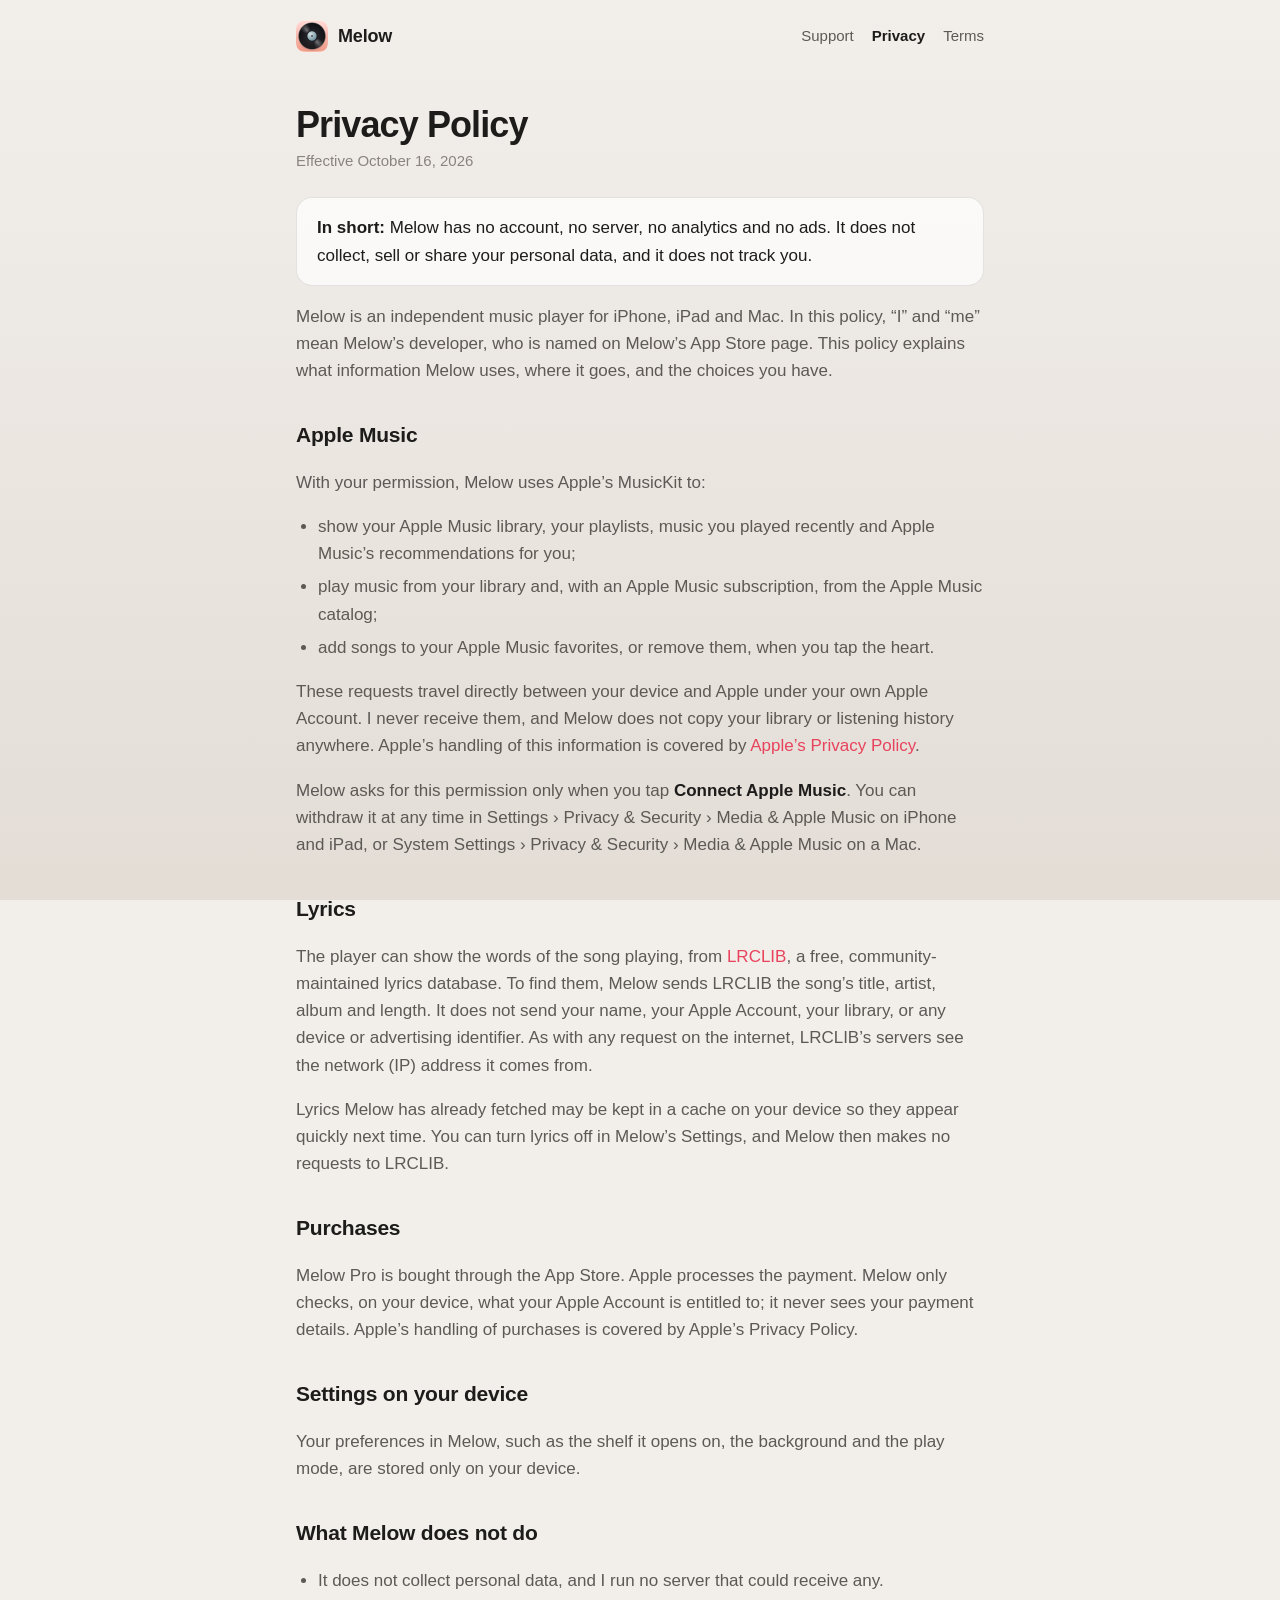
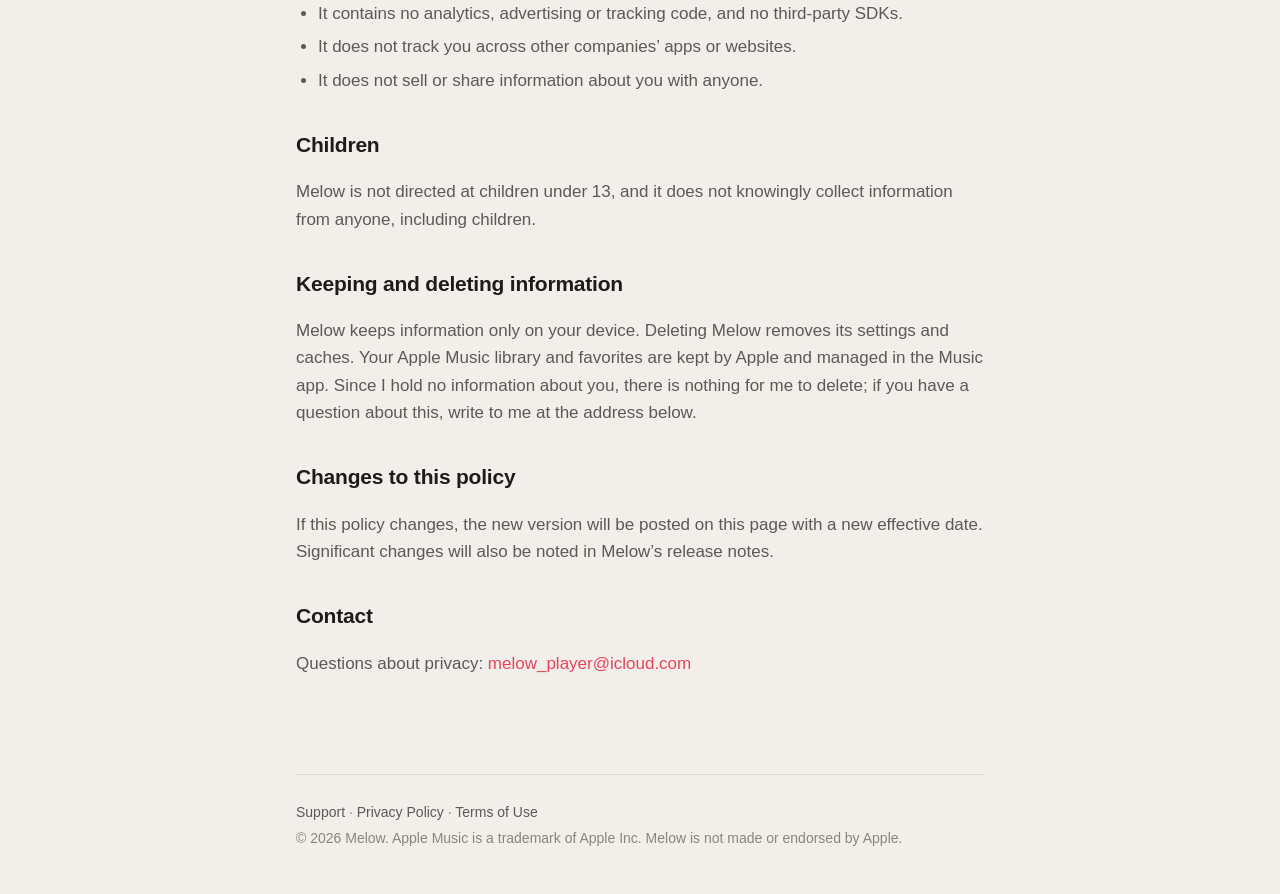
==== privacy/index.html @ 4feba716 "Melow's public pages: home, support, privacy policy and terms of use" ====
<!doctype html>
<html lang="en">
<head>
  <meta charset="utf-8">
  <meta name="viewport" content="width=device-width, initial-scale=1">
  <title>Privacy Policy · Melow</title>
  <meta name="description" content="Melow's privacy policy: Melow has no account, no server, no analytics and no ads, and collects no personal data.">
  <link rel="icon" href="../icon.png">
  <link rel="stylesheet" href="../style.css">
</head>
<body>
  <div class="wrap">
    <header class="bar">
      <a class="brand" href="../"><img src="../icon.png" alt="">Melow</a>
      <nav>
        <a href="../support/">Support</a>
        <a href="../privacy/" aria-current="page">Privacy</a>
        <a href="../terms/">Terms</a>
      </nav>
    </header>

    <article>
      <h1>Privacy Policy</h1>
      <p class="updated">Effective October 16, 2026</p>

      <div class="summary">
        <p><strong>In short:</strong> Melow has no account, no server, no analytics and no ads. It does not collect, sell or share your personal data, and it does not track you.</p>
      </div>

      <p>Melow is an independent music player for iPhone, iPad and Mac. In this policy, “I” and “me” mean Melow’s developer, who is named on Melow’s App Store page. This policy explains what information Melow uses, where it goes, and the choices you have.</p>

      <h2>Apple Music</h2>
      <p>With your permission, Melow uses Apple’s MusicKit to:</p>
      <ul>
        <li>show your Apple Music library, your playlists, music you played recently and Apple Music’s recommendations for you;</li>
        <li>play music from your library and, with an Apple Music subscription, from the Apple Music catalog;</li>
        <li>add songs to your Apple Music favorites, or remove them, when you tap the heart.</li>
      </ul>
      <p>These requests travel directly between your device and Apple under your own Apple Account. I never receive them, and Melow does not copy your library or listening history anywhere. Apple’s handling of this information is covered by <a href="https://www.apple.com/legal/privacy/">Apple’s Privacy Policy</a>.</p>
      <p>Melow asks for this permission only when you tap <strong>Connect Apple Music</strong>. You can withdraw it at any time in Settings › Privacy &amp; Security › Media &amp; Apple Music on iPhone and iPad, or System Settings › Privacy &amp; Security › Media &amp; Apple Music on a Mac.</p>

      <h2>Lyrics</h2>
      <p>The player can show the words of the song playing, from <a href="https://lrclib.net">LRCLIB</a>, a free, community-maintained lyrics database. To find them, Melow sends LRCLIB the song’s title, artist, album and length. It does not send your name, your Apple Account, your library, or any device or advertising identifier. As with any request on the internet, LRCLIB’s servers see the network (IP) address it comes from.</p>
      <p>Lyrics Melow has already fetched may be kept in a cache on your device so they appear quickly next time. You can turn lyrics off in Melow’s Settings, and Melow then makes no requests to LRCLIB.</p>

      <h2>Purchases</h2>
      <p>Melow Pro is bought through the App Store. Apple processes the payment. Melow only checks, on your device, what your Apple Account is entitled to; it never sees your payment details. Apple’s handling of purchases is covered by Apple’s Privacy Policy.</p>

      <h2>Settings on your device</h2>
      <p>Your preferences in Melow, such as the shelf it opens on, the background and the play mode, are stored only on your device.</p>

      <h2>What Melow does not do</h2>
      <ul>
        <li>It does not collect personal data, and I run no server that could receive any.</li>
        <li>It contains no analytics, advertising or tracking code, and no third-party SDKs.</li>
        <li>It does not track you across other companies’ apps or websites.</li>
        <li>It does not sell or share information about you with anyone.</li>
      </ul>

      <h2>Children</h2>
      <p>Melow is not directed at children under 13, and it does not knowingly collect information from anyone, including children.</p>

      <h2>Keeping and deleting information</h2>
      <p>Melow keeps information only on your device. Deleting Melow removes its settings and caches. Your Apple Music library and favorites are kept by Apple and managed in the Music app. Since I hold no information about you, there is nothing for me to delete; if you have a question about this, write to me at the address below.</p>

      <h2>Changes to this policy</h2>
      <p>If this policy changes, the new version will be posted on this page with a new effective date. Significant changes will also be noted in Melow’s release notes.</p>

      <h2>Contact</h2>
      <p>Questions about privacy: <a href="mailto:melow_player@icloud.com">melow_player@icloud.com</a></p>
    </article>

    <footer>
      <p><a href="../support/">Support</a> · <a href="../privacy/">Privacy Policy</a> · <a href="../terms/">Terms of Use</a></p>
      <p>© 2026 Melow. Apple Music is a trademark of Apple Inc. Melow is not made or endorsed by Apple.</p>
    </footer>
  </div>
</body>
</html>
---- style.css ----
:root {
  --bg: #f2efeb;
  --bg-deep: #e3ddd6;
  --card: rgba(255, 255, 255, 0.72);
  --ink: #1d1c1b;
  --ink-soft: #5d5955;
  --ink-faint: #8a847e;
  --rule: rgba(29, 28, 27, 0.1);
  --accent: #e8435c;
  --peach: #e6a493;
  color-scheme: light;
}

@media (prefers-color-scheme: dark) {
  :root:not([data-theme="light"]) {
    --bg: #1b1c1e;
    --bg-deep: #141517;
    --card: rgba(255, 255, 255, 0.05);
    --ink: #f3f1ee;
    --ink-soft: #b9b4ae;
    --ink-faint: #858079;
    --rule: rgba(255, 255, 255, 0.1);
    --accent: #ff4d67;
    color-scheme: dark;
  }
}

:root[data-theme="dark"] {
  --bg: #1b1c1e;
  --bg-deep: #141517;
  --card: rgba(255, 255, 255, 0.05);
  --ink: #f3f1ee;
  --ink-soft: #b9b4ae;
  --ink-faint: #858079;
  --rule: rgba(255, 255, 255, 0.1);
  --accent: #ff4d67;
  color-scheme: dark;
}

* { box-sizing: border-box; }

html { -webkit-text-size-adjust: 100%; }

body {
  margin: 0;
  min-height: 100vh;
  background: linear-gradient(180deg, var(--bg) 0%, var(--bg-deep) 100%) fixed;
  background-color: var(--bg);
  color: var(--ink);
  font: 17px/1.6 -apple-system, BlinkMacSystemFont, "SF Pro Text", "Helvetica Neue", Helvetica, Arial, sans-serif;
  -webkit-font-smoothing: antialiased;
}

a { color: var(--accent); text-decoration: none; }
a:hover { text-decoration: underline; }

.wrap {
  max-width: 720px;
  margin: 0 auto;
  padding: 0 16px;
}

header.bar {
  display: flex;
  align-items: center;
  justify-content: space-between;
  gap: 12px;
  padding: 20px 0;
}

header.bar .brand {
  display: flex;
  align-items: center;
  gap: 10px;
  color: var(--ink);
  font-weight: 650;
  font-size: 18px;
  letter-spacing: -0.01em;
}

header.bar .brand img { width: 32px; height: 32px; border-radius: 8px; }

header.bar nav { display: flex; gap: 18px; flex-wrap: wrap; font-size: 15px; }
header.bar nav a { color: var(--ink-soft); }
header.bar nav a[aria-current="page"] { color: var(--ink); font-weight: 600; }

.hero {
  text-align: center;
  padding: 56px 0 32px;
}

.hero img {
  width: 128px;
  height: 128px;
  border-radius: 28px;
  box-shadow: 0 18px 50px rgba(230, 164, 147, 0.38);
}

.hero h1 {
  margin: 28px 0 6px;
  font-size: 48px;
  line-height: 1.05;
  letter-spacing: -0.03em;
  font-weight: 750;
}

.hero .tagline {
  margin: 0;
  font-size: 22px;
  color: var(--ink-soft);
  font-weight: 500;
}

.hero .soon {
  display: inline-block;
  margin-top: 26px;
  padding: 10px 20px;
  border-radius: 999px;
  border: 1px solid var(--rule);
  background: var(--card);
  color: var(--ink-soft);
  font-size: 15px;
}

.card {
  background: var(--card);
  border: 1px solid var(--rule);
  border-radius: 20px;
  padding: 24px;
  margin: 18px 0;
  -webkit-backdrop-filter: blur(20px);
  backdrop-filter: blur(20px);
}

.features { display: grid; gap: 14px; grid-template-columns: 1fr; margin: 12px 0 8px; }
.features .card { margin: 0; }
.features h3 { margin: 0 0 4px; font-size: 17px; }
.features p { margin: 0; color: var(--ink-soft); font-size: 15.5px; }

@media (min-width: 640px) {
  .features { grid-template-columns: 1fr 1fr; }
}

article { padding: 8px 0 40px; }
article h1 { font-size: 36px; letter-spacing: -0.025em; line-height: 1.15; margin: 24px 0 4px; }
article .updated { color: var(--ink-faint); margin: 0 0 24px; font-size: 15px; }
article h2 { font-size: 21px; letter-spacing: -0.01em; margin: 34px 0 8px; }
article h3 { font-size: 17px; margin: 22px 0 4px; }
article p, article li { color: var(--ink-soft); }
article strong { color: var(--ink); }
article ul { padding-left: 22px; }
article li { margin: 6px 0; }

.summary {
  background: var(--card);
  border: 1px solid var(--rule);
  border-radius: 16px;
  padding: 16px 20px;
  margin: 8px 0 8px;
}
.summary p { margin: 0; color: var(--ink); }

footer {
  border-top: 1px solid var(--rule);
  margin-top: 40px;
  padding: 22px 0 40px;
  color: var(--ink-faint);
  font-size: 14px;
}
footer p { margin: 4px 0; }
footer a { color: var(--ink-soft); }

@media (max-width: 480px) {
  .hero h1 { font-size: 40px; }
  .hero .tagline { font-size: 19px; }
  article h1 { font-size: 30px; }
  header.bar nav { gap: 14px; }
}
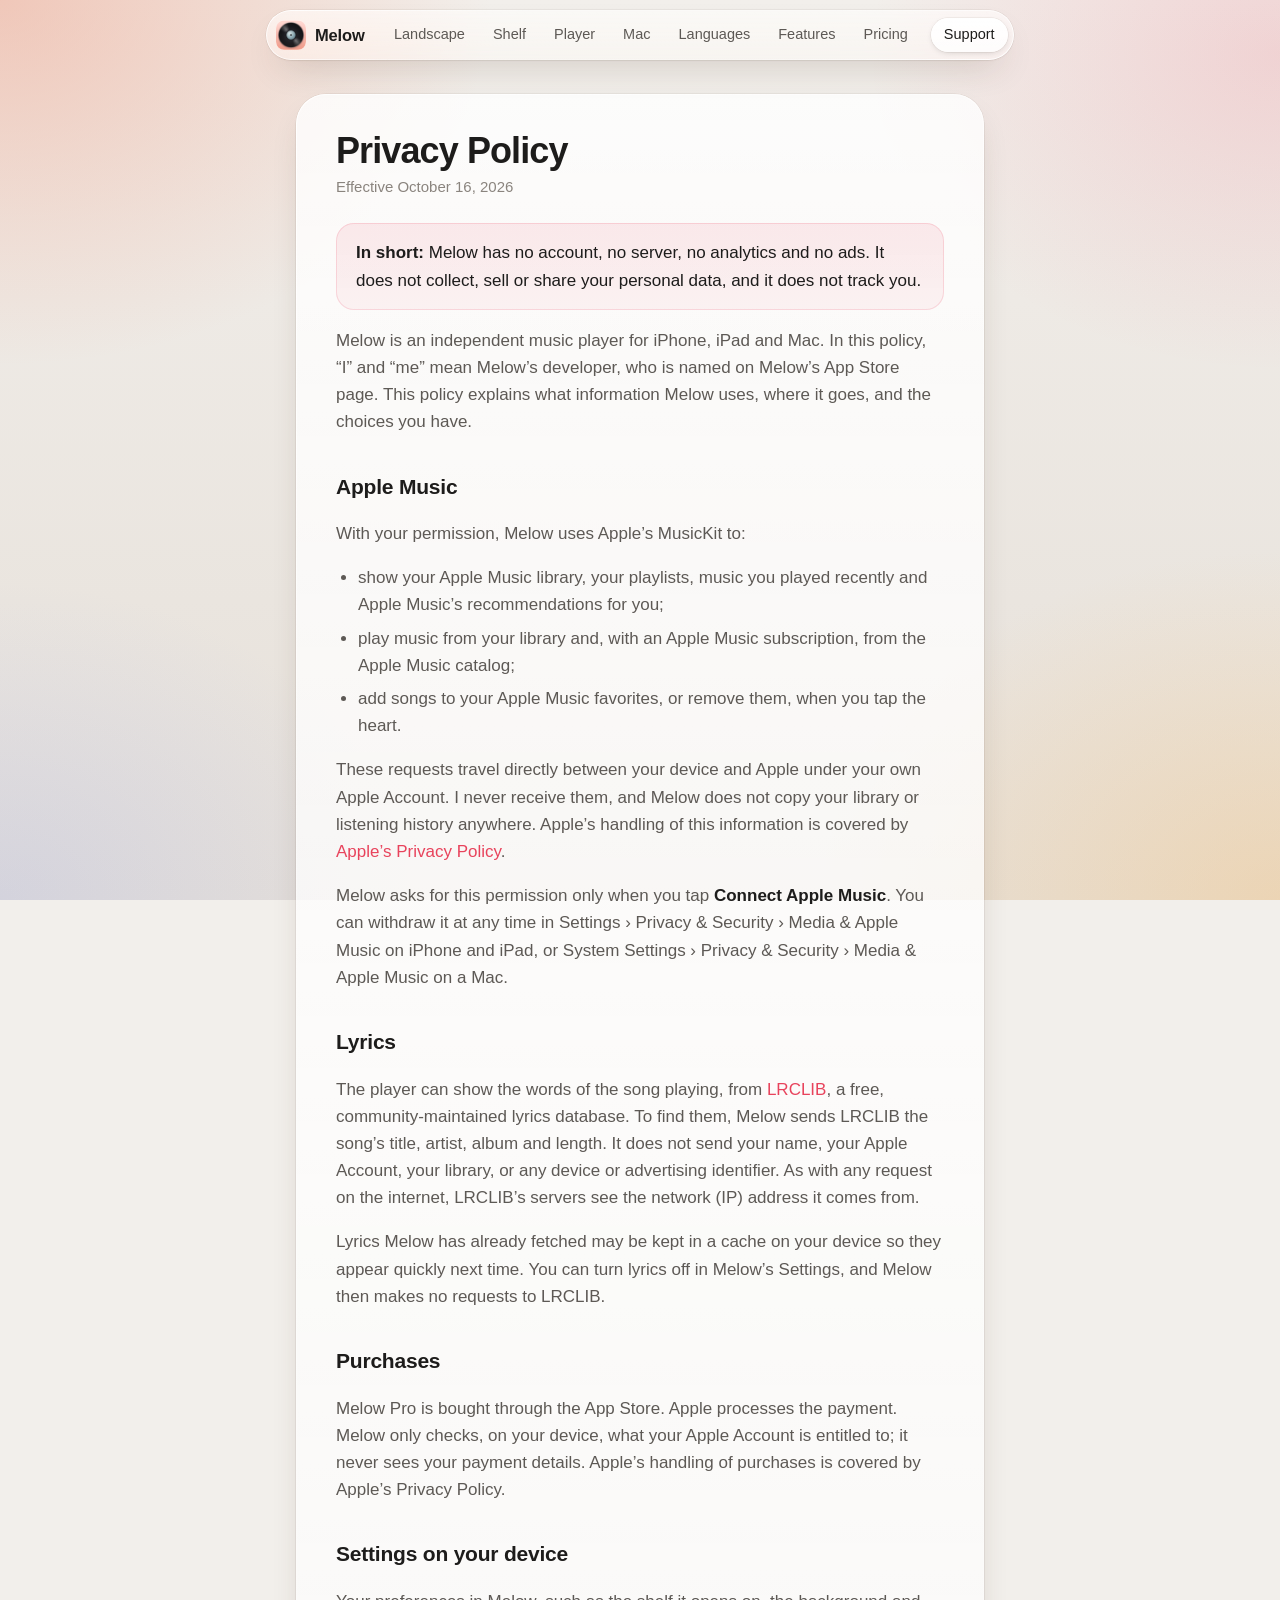
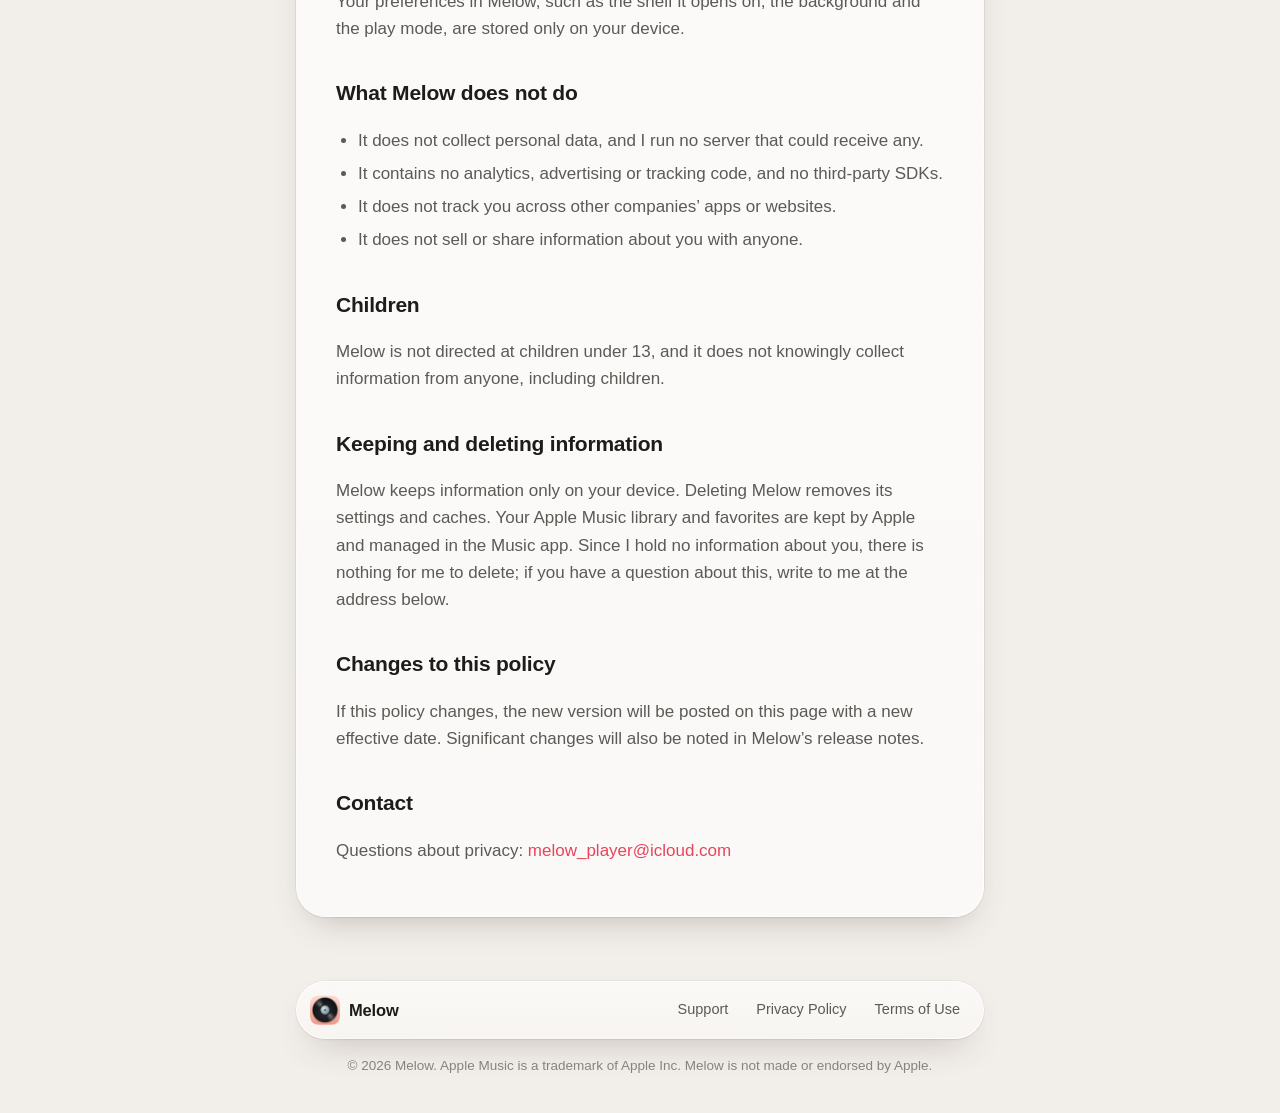
==== commit 086d380b: "Glass design, and a nav bar that follows you down the page A floating glass nav bar on every page: t" ====
--- a/privacy/index.html
+++ b/privacy/index.html
@@ -6,20 +6,48 @@
   <title>Privacy Policy · Melow</title>
   <meta name="description" content="Melow's privacy policy: Melow has no account, no server, no analytics and no ads, and collects no personal data.">
   <link rel="icon" href="../icon.png">
+  <meta name="theme-color" content="#f2efeb" media="(prefers-color-scheme: light)">
+  <meta name="theme-color" content="#1b1c1e" media="(prefers-color-scheme: dark)">
   <link rel="stylesheet" href="../style.css">
+  <script>document.documentElement.classList.add("js")</script>
+  <script src="../site.js" defer></script>
 </head>
 <body>
-  <div class="wrap">
-    <header class="bar">
-      <a class="brand" href="../"><img src="../icon.png" alt="">Melow</a>
-      <nav>
+  <header class="site-nav">
+    <nav class="nav-pill glass" aria-label="Melow">
+      <a class="brand" href="../"><img src="../icon.png" alt="" width="30" height="30">Melow</a>
+      <ul class="nav-links">
+        <li><a href="../#landscape">Landscape</a></li>
+        <li><a href="../#shelf">Shelf</a></li>
+        <li><a href="../#player">Player</a></li>
+        <li><a href="../#mac">Mac</a></li>
+        <li><a href="../#languages">Languages</a></li>
+        <li><a href="../#more">Features</a></li>
+        <li><a href="../#pricing">Pricing</a></li>
+      </ul>
+      <a class="nav-button" href="../support/">Support</a>
+      <button class="nav-toggle" type="button" aria-expanded="false" aria-controls="nav-menu" aria-label="Menu"></button>
+    </nav>
+    <div class="nav-menu glass" id="nav-menu">
+      <ul>
+        <li><a href="../#landscape">Landscape</a></li>
+        <li><a href="../#shelf">Shelf</a></li>
+        <li><a href="../#player">Player</a></li>
+        <li><a href="../#mac">Mac</a></li>
+        <li><a href="../#languages">Languages</a></li>
+        <li><a href="../#more">Features</a></li>
+        <li><a href="../#pricing">Pricing</a></li>
+      </ul>
+      <div class="minor">
         <a href="../support/">Support</a>
         <a href="../privacy/" aria-current="page">Privacy</a>
         <a href="../terms/">Terms</a>
-      </nav>
-    </header>
+      </div>
+    </div>
+  </header>
 
-    <article>
+  <div class="wrap">
+    <article class="doc glass">
       <h1>Privacy Policy</h1>
       <p class="updated">Effective October 16, 2026</p>
 
@@ -70,9 +98,16 @@
       <p>Questions about privacy: <a href="mailto:melow_player@icloud.com">melow_player@icloud.com</a></p>
     </article>
 
-    <footer>
-      <p><a href="../support/">Support</a> · <a href="../privacy/">Privacy Policy</a> · <a href="../terms/">Terms of Use</a></p>
-      <p>© 2026 Melow. Apple Music is a trademark of Apple Inc. Melow is not made or endorsed by Apple.</p>
+    <footer class="site-footer">
+      <div class="foot glass">
+        <a class="brand" href="../"><img src="../icon.png" alt="" width="30" height="30">Melow</a>
+        <nav aria-label="About Melow">
+          <a href="../support/">Support</a>
+          <a href="../privacy/">Privacy Policy</a>
+          <a href="../terms/">Terms of Use</a>
+        </nav>
+      </div>
+      <p class="legal">© 2026 Melow. Apple Music is a trademark of Apple Inc. Melow is not made or endorsed by Apple.</p>
     </footer>
   </div>
 </body>
--- a/style.css
+++ b/style.css
@@ -1,148 +1,339 @@
+/* Melow's pages: warm paper with soft colour behind it, and glass on top, like the app. */
+
 :root {
   --bg: #f2efeb;
-  --bg-deep: #e3ddd6;
-  --card: rgba(255, 255, 255, 0.72);
+  --bg-deep: #e6e0d9;
   --ink: #1d1c1b;
   --ink-soft: #5d5955;
   --ink-faint: #8a847e;
   --rule: rgba(29, 28, 27, 0.1);
   --accent: #e8435c;
-  --peach: #e6a493;
+  --accent-light: #f4637a;
+
+  /* The colour glowing behind the glass. */
+  --glow-peach: rgba(238, 160, 136, 0.5);
+  --glow-rose: rgba(232, 67, 92, 0.16);
+  --glow-amber: rgba(246, 192, 116, 0.36);
+  --glow-sky: rgba(138, 158, 236, 0.2);
+
+  /* Glass: a frosted fill, a bright rim that catches the light at the corners, and a soft shadow. */
+  --glass: linear-gradient(180deg, rgba(255, 255, 255, 0.62), rgba(255, 255, 255, 0.38));
+  --glass-firm: linear-gradient(180deg, rgba(255, 255, 255, 0.8), rgba(255, 255, 255, 0.62));
+  --glass-tile: rgba(255, 255, 255, 0.5);
+  --glass-rim: rgba(255, 255, 255, 0.95);
+  --glass-rim-dim: rgba(255, 255, 255, 0.22);
+  --glass-line: rgba(70, 48, 36, 0.1);
+  --glass-shadow: 0 1px 2px rgba(70, 45, 30, 0.06), 0 16px 36px -16px rgba(70, 45, 30, 0.3);
+  --glass-hover: rgba(255, 255, 255, 0.5);
+  --glass-pick: linear-gradient(180deg, rgba(255, 255, 255, 0.98), rgba(255, 255, 255, 0.78));
+  --shot-shadow: 0 30px 70px -24px rgba(60, 35, 25, 0.45), 0 4px 14px rgba(60, 35, 25, 0.12);
+  --bezel-fill: linear-gradient(155deg, rgba(255, 255, 255, 0.85), rgba(255, 255, 255, 0.3) 42%, rgba(255, 255, 255, 0.16) 62%, rgba(255, 255, 255, 0.6));
+  --menu-fill: rgba(250, 248, 246, 0.8);
   color-scheme: light;
 }
 
 @media (prefers-color-scheme: dark) {
   :root:not([data-theme="light"]) {
     --bg: #1b1c1e;
-    --bg-deep: #141517;
-    --card: rgba(255, 255, 255, 0.05);
+    --bg-deep: #121315;
     --ink: #f3f1ee;
     --ink-soft: #b9b4ae;
     --ink-faint: #858079;
     --rule: rgba(255, 255, 255, 0.1);
     --accent: #ff4d67;
+    --accent-light: #ff6b81;
+    --glow-peach: rgba(214, 116, 94, 0.22);
+    --glow-rose: rgba(255, 77, 103, 0.14);
+    --glow-amber: rgba(205, 140, 70, 0.12);
+    --glow-sky: rgba(98, 112, 228, 0.18);
+    --glass: linear-gradient(180deg, rgba(255, 255, 255, 0.1), rgba(255, 255, 255, 0.045));
+    --glass-firm: linear-gradient(180deg, rgba(44, 44, 48, 0.78), rgba(32, 32, 35, 0.66));
+    --glass-tile: rgba(255, 255, 255, 0.06);
+    --glass-rim: rgba(255, 255, 255, 0.32);
+    --glass-rim-dim: rgba(255, 255, 255, 0.05);
+    --glass-line: rgba(0, 0, 0, 0.5);
+    --glass-shadow: 0 1px 2px rgba(0, 0, 0, 0.4), 0 18px 40px -16px rgba(0, 0, 0, 0.7);
+    --glass-hover: rgba(255, 255, 255, 0.08);
+    --glass-pick: linear-gradient(180deg, rgba(255, 255, 255, 0.2), rgba(255, 255, 255, 0.11));
+    --shot-shadow: 0 30px 70px -24px rgba(0, 0, 0, 0.8), 0 4px 14px rgba(0, 0, 0, 0.3);
+    --bezel-fill: linear-gradient(155deg, rgba(255, 255, 255, 0.3), rgba(255, 255, 255, 0.07) 42%, rgba(255, 255, 255, 0.04) 62%, rgba(255, 255, 255, 0.2));
+    --menu-fill: rgba(38, 38, 42, 0.8);
     color-scheme: dark;
   }
 }
 
 :root[data-theme="dark"] {
   --bg: #1b1c1e;
-  --bg-deep: #141517;
-  --card: rgba(255, 255, 255, 0.05);
+  --bg-deep: #121315;
   --ink: #f3f1ee;
   --ink-soft: #b9b4ae;
   --ink-faint: #858079;
   --rule: rgba(255, 255, 255, 0.1);
   --accent: #ff4d67;
+  --accent-light: #ff6b81;
+  --glow-peach: rgba(214, 116, 94, 0.22);
+  --glow-rose: rgba(255, 77, 103, 0.14);
+  --glow-amber: rgba(205, 140, 70, 0.12);
+  --glow-sky: rgba(98, 112, 228, 0.18);
+  --glass: linear-gradient(180deg, rgba(255, 255, 255, 0.1), rgba(255, 255, 255, 0.045));
+  --glass-firm: linear-gradient(180deg, rgba(44, 44, 48, 0.78), rgba(32, 32, 35, 0.66));
+  --glass-tile: rgba(255, 255, 255, 0.06);
+  --glass-rim: rgba(255, 255, 255, 0.32);
+  --glass-rim-dim: rgba(255, 255, 255, 0.05);
+  --glass-line: rgba(0, 0, 0, 0.5);
+  --glass-shadow: 0 1px 2px rgba(0, 0, 0, 0.4), 0 18px 40px -16px rgba(0, 0, 0, 0.7);
+  --glass-hover: rgba(255, 255, 255, 0.08);
+  --glass-pick: linear-gradient(180deg, rgba(255, 255, 255, 0.2), rgba(255, 255, 255, 0.11));
+  --shot-shadow: 0 30px 70px -24px rgba(0, 0, 0, 0.8), 0 4px 14px rgba(0, 0, 0, 0.3);
+  --bezel-fill: linear-gradient(155deg, rgba(255, 255, 255, 0.3), rgba(255, 255, 255, 0.07) 42%, rgba(255, 255, 255, 0.04) 62%, rgba(255, 255, 255, 0.2));
+  --menu-fill: rgba(38, 38, 42, 0.8);
   color-scheme: dark;
 }
 
 * { box-sizing: border-box; }
 
-html { -webkit-text-size-adjust: 100%; }
+html { -webkit-text-size-adjust: 100%; scroll-behavior: smooth; }
+@media (prefers-reduced-motion: reduce) { html { scroll-behavior: auto; } }
 
 body {
   margin: 0;
   min-height: 100vh;
-  background: linear-gradient(180deg, var(--bg) 0%, var(--bg-deep) 100%) fixed;
   background-color: var(--bg);
   color: var(--ink);
   font: 17px/1.6 -apple-system, BlinkMacSystemFont, "SF Pro Text", "Helvetica Neue", Helvetica, Arial, sans-serif;
   -webkit-font-smoothing: antialiased;
 }
 
+/* The light behind everything stays put while the page scrolls over it. */
+body::before {
+  content: "";
+  position: fixed;
+  top: 0;
+  left: 0;
+  right: 0;
+  height: 100vh;
+  z-index: -1;
+  pointer-events: none;
+  background:
+    radial-gradient(62vmax 46vmax at 0% 0%, var(--glow-peach), transparent 62%),
+    radial-gradient(52vmax 40vmax at 100% 6%, var(--glow-rose), transparent 62%),
+    radial-gradient(58vmax 44vmax at 100% 100%, var(--glow-amber), transparent 62%),
+    radial-gradient(52vmax 40vmax at 0% 100%, var(--glow-sky), transparent 62%),
+    linear-gradient(180deg, var(--bg), var(--bg-deep));
+}
+
 a { color: var(--accent); text-decoration: none; }
 a:hover { text-decoration: underline; }
+:focus-visible { outline: 2px solid var(--accent); outline-offset: 3px; border-radius: 8px; }
 
 .wrap {
   max-width: 720px;
   margin: 0 auto;
   padding: 0 16px;
 }
-
-header.bar {
+.wrap.wide { max-width: 1120px; }
+
+/* ---- Glass ---- */
+
+.glass {
+  position: relative;
+  background: var(--glass);
+  -webkit-backdrop-filter: blur(24px) saturate(180%);
+  backdrop-filter: blur(24px) saturate(180%);
+  box-shadow: 0 0 0 0.5px var(--glass-line), var(--glass-shadow);
+}
+.glass::before {
+  content: "";
+  position: absolute;
+  inset: 0;
+  border-radius: inherit;
+  padding: 1px;
+  background: linear-gradient(150deg, var(--glass-rim), var(--glass-rim-dim) 32%, var(--glass-rim-dim) 68%, var(--glass-rim));
+  -webkit-mask: linear-gradient(#000 0 0) content-box, linear-gradient(#000 0 0);
+  -webkit-mask-composite: xor;
+  mask-composite: exclude;
+  pointer-events: none;
+}
+
+/* ---- The nav bar ---- */
+
+.site-nav {
+  position: sticky;
+  top: 10px;
+  z-index: 50;
+  margin-top: 10px;
+  padding: 0 16px;
+}
+
+.nav-pill {
   display: flex;
   align-items: center;
-  justify-content: space-between;
-  gap: 12px;
-  padding: 20px 0;
-}
-
-header.bar .brand {
+  gap: 4px;
+  width: fit-content;
+  max-width: 100%;
+  margin: 0 auto;
+  padding: 6px;
+  border-radius: 999px;
+  transition: background 0.3s ease;
+}
+.site-nav[data-scrolled] .nav-pill { background: var(--glass-firm); }
+
+.brand {
   display: flex;
   align-items: center;
-  gap: 10px;
+  gap: 9px;
+  padding: 4px 12px 4px 4px;
+  border-radius: 999px;
   color: var(--ink);
+  font-size: 16.5px;
   font-weight: 650;
-  font-size: 18px;
   letter-spacing: -0.01em;
-}
-
-header.bar .brand img { width: 32px; height: 32px; border-radius: 8px; }
-
-header.bar nav { display: flex; gap: 18px; flex-wrap: wrap; font-size: 15px; }
-header.bar nav a { color: var(--ink-soft); }
-header.bar nav a[aria-current="page"] { color: var(--ink); font-weight: 600; }
-
-.hero {
-  text-align: center;
-  padding: 56px 0 32px;
-}
-
-.hero img {
-  width: 128px;
-  height: 128px;
+  white-space: nowrap;
+}
+.brand:hover { text-decoration: none; }
+.brand img { width: 30px; height: 30px; border-radius: 8px; }
+
+.nav-links { display: flex; gap: 2px; margin: 0; padding: 0; list-style: none; }
+.nav-links a, .nav-button {
+  display: block;
+  padding: 7px 13px;
+  border-radius: 999px;
+  color: var(--ink-soft);
+  font-size: 14.5px;
+  font-weight: 500;
+  line-height: 1.35;
+  white-space: nowrap;
+  transition: background 0.2s ease, color 0.2s ease, box-shadow 0.2s ease;
+}
+.nav-links a:hover { background: var(--glass-hover); color: var(--ink); text-decoration: none; }
+.nav-links a[aria-current] {
+  color: var(--ink);
+  background: var(--glass-pick);
+  box-shadow: 0 0 0 0.5px var(--glass-line), 0 2px 6px -2px rgba(0, 0, 0, 0.18);
+}
+.nav-button {
+  margin-left: 6px;
+  color: var(--ink);
+  background: var(--glass-pick);
+  box-shadow: 0 0 0 0.5px var(--glass-line), 0 2px 6px -2px rgba(0, 0, 0, 0.18);
+}
+.nav-button:hover { text-decoration: none; color: var(--accent); }
+.nav-button[aria-current] { color: var(--accent); }
+
+.nav-toggle {
+  display: none;
+  position: relative;
+  width: 38px;
+  height: 38px;
+  flex: none;
+  padding: 0;
+  border: 0;
+  border-radius: 50%;
+  background: var(--glass-pick);
+  box-shadow: 0 0 0 0.5px var(--glass-line), 0 2px 6px -2px rgba(0, 0, 0, 0.18);
+  color: var(--ink);
+  cursor: pointer;
+}
+.nav-toggle::before, .nav-toggle::after {
+  content: "";
+  position: absolute;
+  left: 12px;
+  right: 12px;
+  height: 1.8px;
+  border-radius: 2px;
+  background: currentColor;
+  transition: transform 0.25s ease;
+}
+.nav-toggle::before { top: 15px; }
+.nav-toggle::after { bottom: 15px; }
+.site-nav[data-open] .nav-toggle::before { transform: translateY(3.1px) rotate(45deg); }
+.site-nav[data-open] .nav-toggle::after { transform: translateY(-3.1px) rotate(-45deg); }
+
+.nav-menu {
+  position: absolute;
+  top: calc(100% + 8px);
+  left: 16px;
+  right: 16px;
+  max-width: 440px;
+  margin: 0 auto;
+  padding: 8px;
   border-radius: 28px;
-  box-shadow: 0 18px 50px rgba(230, 164, 147, 0.38);
-}
-
-.hero h1 {
-  margin: 28px 0 6px;
-  font-size: 48px;
-  line-height: 1.05;
-  letter-spacing: -0.03em;
-  font-weight: 750;
-}
-
-.hero .tagline {
-  margin: 0;
-  font-size: 22px;
+  background: var(--menu-fill);
+  visibility: hidden;
+  opacity: 0;
+  transform: translateY(-8px) scale(0.98);
+  transform-origin: top center;
+  transition: opacity 0.2s ease, transform 0.25s ease, visibility 0s linear 0.25s;
+}
+.site-nav[data-open] .nav-menu {
+  visibility: visible;
+  opacity: 1;
+  transform: none;
+  transition: opacity 0.2s ease, transform 0.3s cubic-bezier(0.2, 0.9, 0.3, 1.15);
+}
+.nav-menu ul { margin: 0; padding: 0; list-style: none; }
+.nav-menu a {
+  display: block;
+  padding: 11px 16px;
+  border-radius: 20px;
+  color: var(--ink);
+  font-size: 17px;
+  font-weight: 500;
+}
+.nav-menu a:hover { background: var(--glass-hover); text-decoration: none; }
+.nav-menu a[aria-current] { background: var(--glass-pick); box-shadow: 0 0 0 0.5px var(--glass-line); }
+.nav-menu .minor { display: flex; flex-wrap: wrap; margin-top: 6px; padding-top: 6px; border-top: 1px solid var(--rule); }
+.nav-menu .minor a { color: var(--ink-soft); font-size: 15px; padding: 9px 16px; }
+
+/* iPad held upright gets the whole bar, a little tighter; phones get the menu. */
+@media (min-width: 820px) and (max-width: 999px) {
+  .nav-links a { padding: 7px 10px; }
+  .nav-button { margin-left: 2px; }
+}
+@media (max-width: 819px) {
+  .nav-pill { width: auto; justify-content: space-between; }
+  .nav-links, .nav-button { display: none; }
+  .js .nav-toggle { display: block; }
+}
+@media (min-width: 820px) { .nav-menu { display: none; } }
+
+/* ---- Pills and cards ---- */
+
+.pill {
+  display: inline-block;
+  padding: 9px 18px;
+  border-radius: 999px;
   color: var(--ink-soft);
+  font-size: 14.5px;
   font-weight: 500;
-}
-
-.hero .soon {
-  display: inline-block;
-  margin-top: 26px;
-  padding: 10px 20px;
-  border-radius: 999px;
-  border: 1px solid var(--rule);
-  background: var(--card);
-  color: var(--ink-soft);
-  font-size: 15px;
-}
+  line-height: 1.4;
+}
+.pill.accent {
+  color: #fff;
+  background: linear-gradient(180deg, var(--accent-light), var(--accent));
+  box-shadow: inset 0 1px 0 rgba(255, 255, 255, 0.35), inset 0 0 0 0.5px rgba(0, 0, 0, 0.08), 0 8px 20px -8px var(--accent);
+  transition: transform 0.2s ease, box-shadow 0.2s ease;
+}
+.pill.accent:hover { text-decoration: none; transform: translateY(-1px); box-shadow: inset 0 1px 0 rgba(255, 255, 255, 0.35), inset 0 0 0 0.5px rgba(0, 0, 0, 0.08), 0 12px 26px -8px var(--accent); }
 
 .card {
-  background: var(--card);
-  border: 1px solid var(--rule);
-  border-radius: 20px;
+  border-radius: 24px;
   padding: 24px;
   margin: 18px 0;
-  -webkit-backdrop-filter: blur(20px);
-  backdrop-filter: blur(20px);
-}
-
-.features { display: grid; gap: 14px; grid-template-columns: 1fr; margin: 12px 0 8px; }
-.features .card { margin: 0; }
-.features h3 { margin: 0 0 4px; font-size: 17px; }
-.features p { margin: 0; color: var(--ink-soft); font-size: 15.5px; }
-
-@media (min-width: 640px) {
-  .features { grid-template-columns: 1fr 1fr; }
-}
-
-article { padding: 8px 0 40px; }
-article h1 { font-size: 36px; letter-spacing: -0.025em; line-height: 1.15; margin: 24px 0 4px; }
+}
+
+/* ---- The legal and help pages ---- */
+
+/* A long page of text over still colour: the frosting would cost scrolling and show nothing, so it's left off. */
+.doc {
+  margin: 34px 0 0;
+  padding: 8px 40px 36px;
+  border-radius: 30px;
+  background: var(--glass-firm);
+  -webkit-backdrop-filter: none;
+  backdrop-filter: none;
+}
+article h1 { font-size: 36px; letter-spacing: -0.025em; line-height: 1.15; margin: 28px 0 4px; }
 article .updated { color: var(--ink-faint); margin: 0 0 24px; font-size: 15px; }
 article h2 { font-size: 21px; letter-spacing: -0.01em; margin: 34px 0 8px; }
 article h3 { font-size: 17px; margin: 22px 0 4px; }
@@ -152,27 +343,194 @@
 article li { margin: 6px 0; }
 
 .summary {
-  background: var(--card);
-  border: 1px solid var(--rule);
-  border-radius: 16px;
+  border-radius: 18px;
   padding: 16px 20px;
-  margin: 8px 0 8px;
+  margin: 8px 0;
+  background: linear-gradient(180deg, rgba(232, 67, 92, 0.1), rgba(232, 67, 92, 0.05));
+  box-shadow: inset 0 0 0 1px rgba(232, 67, 92, 0.16);
 }
 .summary p { margin: 0; color: var(--ink); }
 
-footer {
-  border-top: 1px solid var(--rule);
-  margin-top: 40px;
-  padding: 22px 0 40px;
-  color: var(--ink-faint);
-  font-size: 14px;
-}
-footer p { margin: 4px 0; }
-footer a { color: var(--ink-soft); }
+/* ---- The footer ---- */
+
+.site-footer { margin-top: 64px; padding-bottom: 36px; }
+.foot {
+  display: flex;
+  align-items: center;
+  justify-content: space-between;
+  flex-wrap: wrap;
+  gap: 10px 18px;
+  padding: 10px 12px 10px 10px;
+  border-radius: 999px;
+}
+.foot nav { display: flex; flex-wrap: wrap; gap: 4px; }
+.foot nav a { padding: 6px 12px; border-radius: 999px; color: var(--ink-soft); font-size: 14.5px; }
+.foot nav a:hover { background: var(--glass-hover); color: var(--ink); text-decoration: none; }
+.legal { margin: 16px 0 0; text-align: center; color: var(--ink-faint); font-size: 13.5px; }
+
+@media (max-width: 560px) {
+  .foot { flex-direction: column; border-radius: 28px; padding: 16px; }
+  .foot nav { justify-content: center; }
+}
+
+/* ---- The home page ---- */
+
+.hero {
+  text-align: center;
+  padding: 56px 0 24px;
+}
+.hero > img {
+  width: 128px;
+  height: 128px;
+  border-radius: 28px;
+  box-shadow: 0 22px 54px rgba(230, 150, 128, 0.45), 0 2px 6px rgba(120, 60, 40, 0.12);
+}
+.hero h1 {
+  margin: 28px 0 6px;
+  font-size: 48px;
+  line-height: 1.05;
+  letter-spacing: -0.03em;
+  font-weight: 750;
+}
+.hero .tagline {
+  margin: 0;
+  font-size: 22px;
+  color: var(--ink-soft);
+  font-weight: 500;
+}
+.hero .lede {
+  max-width: 600px;
+  margin: 18px auto 0;
+  color: var(--ink-soft);
+  font-size: 18px;
+}
+.hero .badges { margin-top: 26px; display: flex; gap: 10px; justify-content: center; flex-wrap: wrap; }
+
+.prose { max-width: 680px; margin-left: auto; margin-right: auto; }
+
+/* Screens sit in a thin pane of glass, like a device. */
+.shot {
+  --bezel: clamp(4px, 0.55vw, 8px);
+  display: block;
+  width: 100%;
+  height: auto;
+  padding: var(--bezel);
+  background: var(--bezel-fill);
+  border: 1px solid var(--glass-rim-dim);
+  border-top-color: var(--glass-rim);
+  box-shadow: 0 0 0 0.5px var(--glass-line), var(--shot-shadow);
+}
+.shot.wide-phone { border-radius: calc(clamp(14px, 4.2vw, 46px) + var(--bezel)); }
+.shot.phone { border-radius: calc(clamp(18px, 6vw, 38px) + var(--bezel)); }
+.shot.tablet { border-radius: calc(clamp(12px, 2.6vw, 26px) + var(--bezel)); }
+/* The Mac's own window, its frame and its shadow are in the picture. */
+.shot.mac { padding: 0; border: 0; border-radius: 0; background: none; box-shadow: none; }
+
+figure { margin: 0; }
+figcaption { margin-top: 14px; text-align: center; color: var(--ink-faint); font-size: 14px; }
+
+.hero-video { margin: 44px auto 0; max-width: 980px; }
+
+.showcase { padding: 80px 0 8px; scroll-margin-top: 4px; }
+.showcase .eyebrow {
+  display: table;
+  margin: 0 auto 16px;
+  padding: 5px 14px;
+  border-radius: 999px;
+  color: var(--accent);
+  font-size: 12.5px;
+  font-weight: 650;
+  letter-spacing: 0.08em;
+  text-transform: uppercase;
+}
+.showcase h2 {
+  margin: 0 auto 14px;
+  max-width: 760px;
+  text-align: center;
+  font-size: clamp(28px, 4.4vw, 40px);
+  line-height: 1.12;
+  letter-spacing: -0.025em;
+}
+.showcase .prose p { text-align: center; color: var(--ink-soft); font-size: 17.5px; margin: 0 0 34px; }
+
+.pair { display: grid; gap: 24px; grid-template-columns: 1fr; }
+.trio, .duo-phones {
+  display: grid;
+  gap: 18px;
+  grid-auto-flow: column;
+  grid-auto-columns: 72%;
+  overflow-x: auto;
+  scroll-snap-type: x mandatory;
+  padding: 4px 4px 28px;
+  margin: 0 -4px;
+  -webkit-overflow-scrolling: touch;
+}
+.trio figure, .duo-phones figure { scroll-snap-align: center; }
+
+@media (min-width: 760px) {
+  .pair { grid-template-columns: 1fr 1fr; }
+  .trio { grid-auto-flow: row; grid-template-columns: repeat(3, 1fr); overflow: visible; }
+  .duo-phones { grid-auto-flow: row; grid-template-columns: repeat(2, minmax(0, 300px)); justify-content: center; overflow: visible; gap: 40px; }
+}
+
+.mac-hero { max-width: 1000px; margin: 0 auto 26px; }
+.macs { margin-top: 6px; }
+
+.extras { display: grid; gap: 16px; grid-template-columns: 1fr; margin-top: 10px; }
+.extras .card { margin: 0; padding: 22px 22px 24px; transition: transform 0.25s ease; }
+.extras .card:hover { transform: translateY(-3px); }
+.extras h3 { margin: 0 0 4px; font-size: 17px; }
+.extras p { margin: 0; color: var(--ink-soft); font-size: 15.5px; }
+.card .icon {
+  display: grid;
+  place-items: center;
+  width: 42px;
+  height: 42px;
+  margin-bottom: 14px;
+  border-radius: 13px;
+  color: var(--accent);
+  background: linear-gradient(180deg, rgba(232, 67, 92, 0.15), rgba(232, 67, 92, 0.06));
+  box-shadow: inset 0 0 0 1px rgba(232, 67, 92, 0.14), inset 0 1px 0 rgba(255, 255, 255, 0.45);
+}
+.card .icon svg { width: 22px; height: 22px; fill: none; stroke: currentColor; stroke-width: 1.8; stroke-linecap: round; stroke-linejoin: round; }
+@media (min-width: 640px) { .extras { grid-template-columns: 1fr 1fr; } }
+@media (min-width: 980px) { .extras { grid-template-columns: 1fr 1fr 1fr; } }
+
+.pricing { text-align: center; }
+.pricing .card { max-width: 640px; margin: 0 auto; padding: 30px 28px 26px; border-radius: 30px; }
+.pricing .card > p:first-child { margin-top: 0; }
+.plans { display: grid; gap: 14px; grid-template-columns: 1fr 1fr; margin: 22px 0 20px; }
+.plan {
+  position: relative;
+  padding: 18px 16px 16px;
+  border-radius: 20px;
+  background: var(--glass-tile);
+  box-shadow: inset 0 0 0 1px var(--glass-rim-dim), inset 0 1px 0 var(--glass-rim), 0 0 0 0.5px var(--glass-line);
+}
+.plan h3 { margin: 0 0 2px; font-size: 18px; }
+.plan p { margin: 0; color: var(--ink-soft); font-size: 15px; line-height: 1.45; }
+.plan.best { box-shadow: inset 0 0 0 1.5px var(--accent), 0 10px 24px -14px var(--accent); }
+.plan .tag {
+  position: absolute;
+  top: -11px;
+  left: 50%;
+  transform: translateX(-50%);
+  padding: 2px 10px;
+  border-radius: 999px;
+  background: var(--accent);
+  color: #fff;
+  font-size: 12px;
+  font-weight: 650;
+  white-space: nowrap;
+}
+.pricing .small { color: var(--ink-faint); font-size: 14px; margin: 0; }
+@media (max-width: 420px) { .plans { grid-template-columns: 1fr; gap: 18px; } }
+
+.note { text-align: center; color: var(--ink-faint); font-size: 13.5px; margin: 52px 0 0; }
 
 @media (max-width: 480px) {
   .hero h1 { font-size: 40px; }
   .hero .tagline { font-size: 19px; }
+  .doc { margin-top: 26px; padding: 4px 20px 26px; border-radius: 26px; }
   article h1 { font-size: 30px; }
-  header.bar nav { gap: 14px; }
-}
+}
